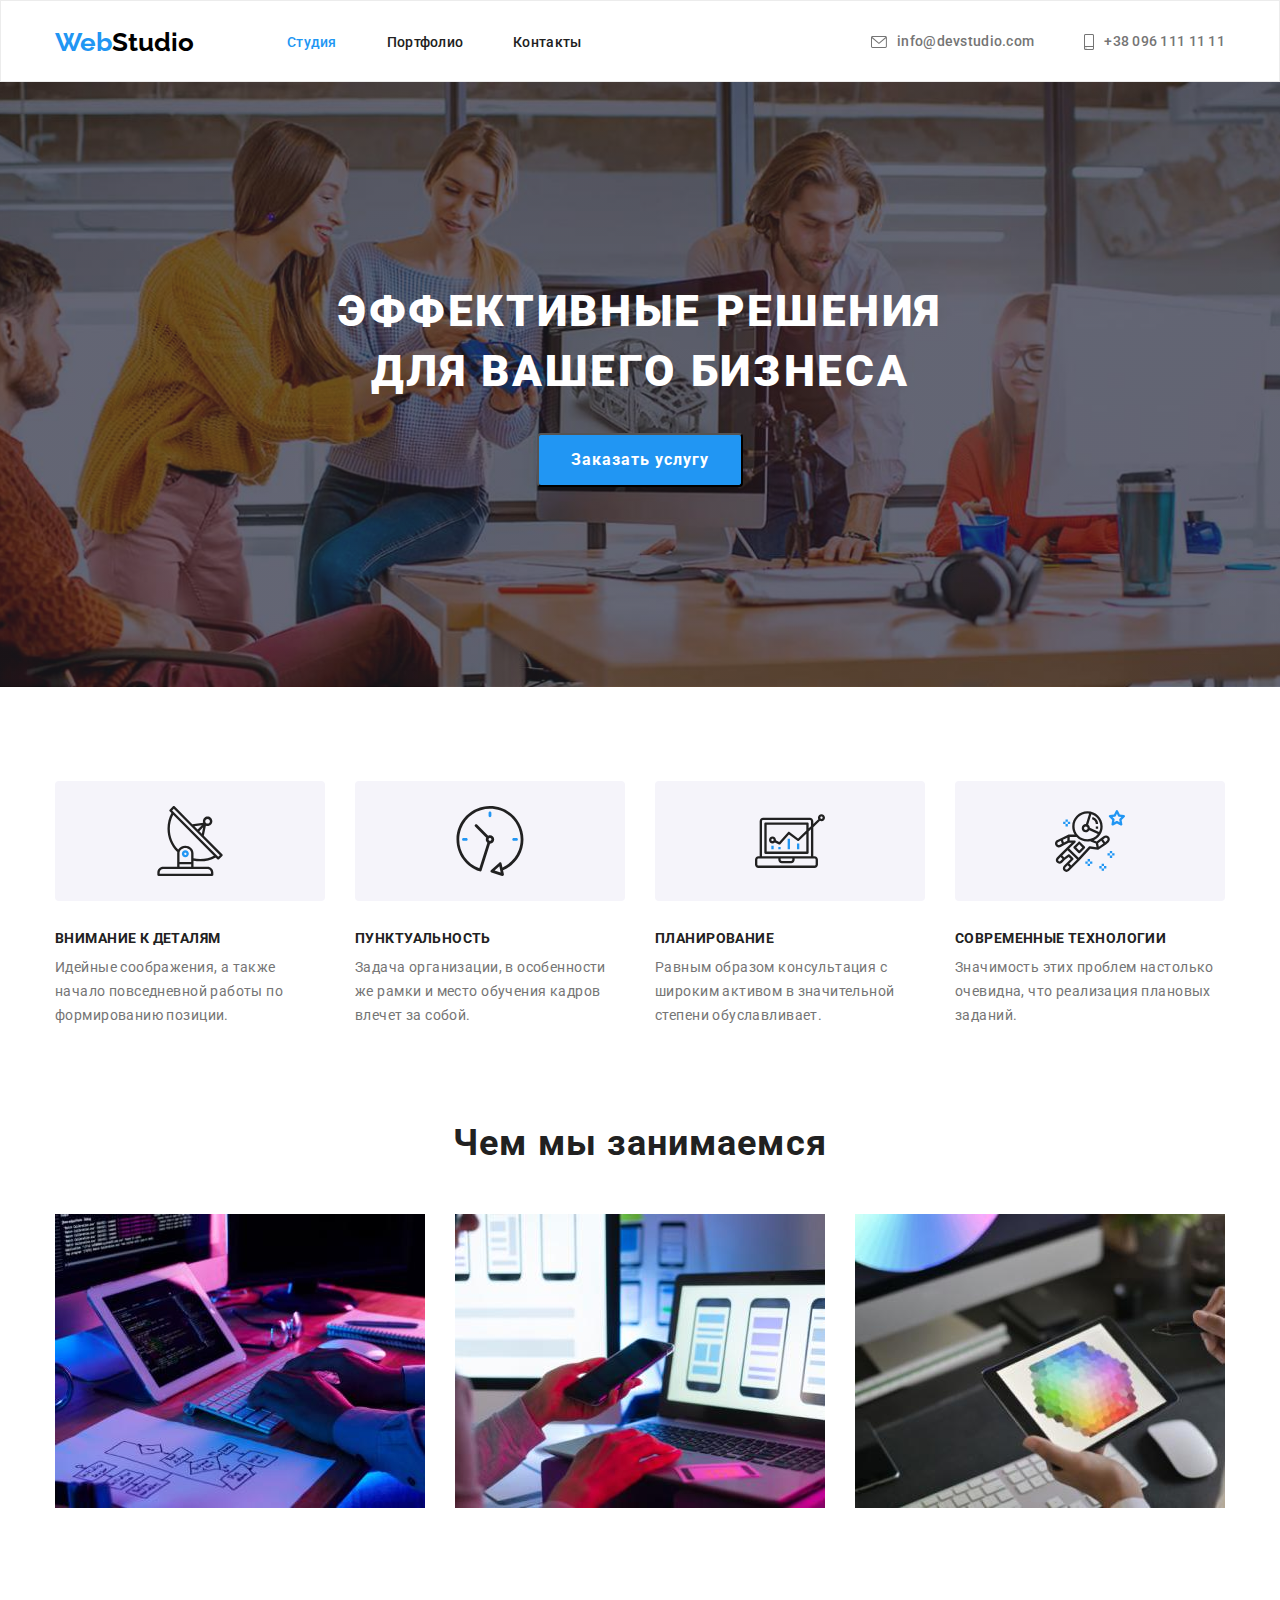
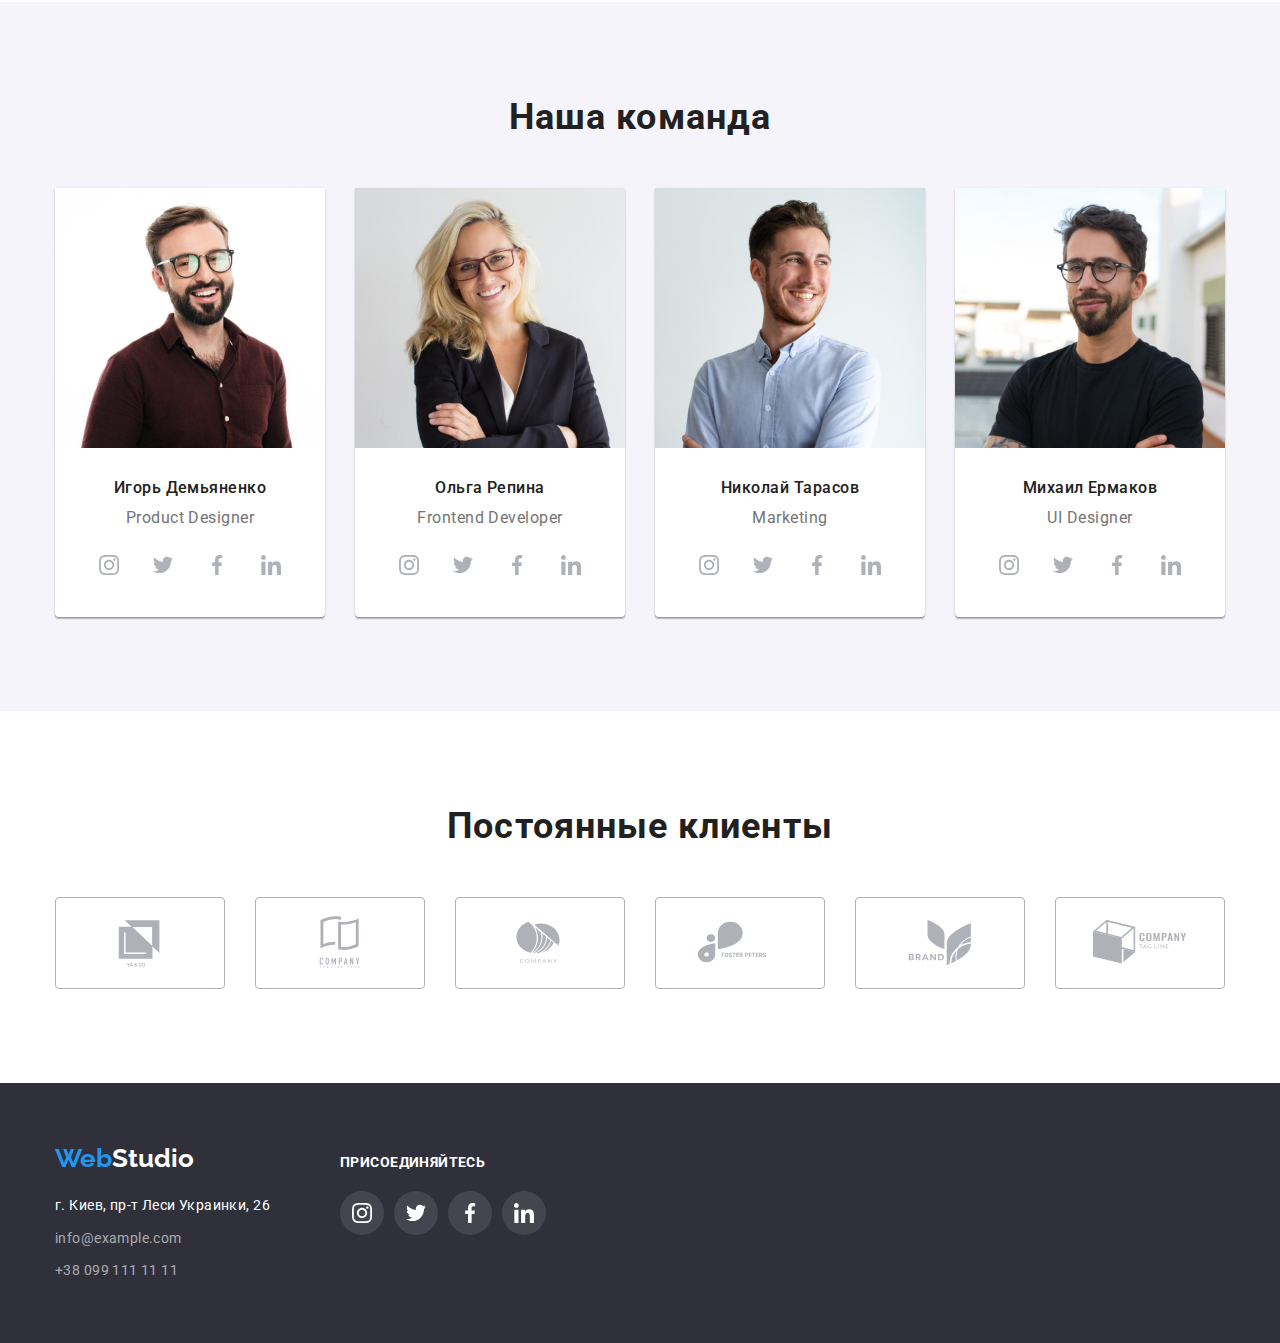
==== index.html @ 7aa93732 "Добавляет структуру из hw-04" ====
<!DOCTYPE html>
<html lang="ru">

<head>
    <meta charset="UTF-8" />
    <meta http-equiv="X-UA-Compatible" content="IE=edge" />
    <meta name="viewport" content="width=device-width, initial-scale=1.0" />

    <link rel="preconnect" href="https://fonts.googleapis.com" />
    <link rel="preconnect" href="https://fonts.gstatic.com" crossorigin />
    <link
        href="https://fonts.googleapis.com/css2?family=Raleway:wght@700&family=Roboto:wght@400;500;700;900&display=swap"
        rel="stylesheet" />
    <link rel="stylesheet"
        href="https://cdnjs.cloudflare.com/ajax/libs/modern-normalize/1.1.0/modern-normalize.min.css" />
    <link rel="stylesheet" href="./css/styles.css" />
    <title>Web Studio</title>
</head>

<body>
    <header class="page-header">
        <div class="container header-container">
            <nav class="site-nav">
                <a class="header-logo flex-logo" href="./index.html"><span>Web</span>Studio</a>
                <ul class="nav-list">
                    <li class="nav-item">
                        <a class="nav-link current-link" href="./index.html">Студия</a>
                    </li>

                    <li class="nav-item">
                        <a class="nav-link" href="./portfolio.html">Портфолио</a>
                    </li>

                    <li class="nav-item">
                        <a class="nav-link" href="#">Контакты</a>
                    </li>
                </ul>
            </nav>
            <ul class="contacts-list">
                <li class="contacts-item">
                    <a class="header-link" href="mailto:info@devstudio.com">
                        <svg class="contacts-icon" width="16" height="12">
                            <use href="./images/sprite.svg#icon-contact-envelope"></use>
                        </svg>
                        info@devstudio.com
                    </a>
                </li>

                <li class="contacts-item tel">
                    <a class="header-link" href="tel:+380961111111">
                        <svg class="contacts-icon" width="10" height="16">
                            <use href="./images/sprite.svg#icon-contact-smartphone"></use>
                        </svg>
                        +38 096 111 11 11
                    </a>
                </li>
            </ul>
        </div>
    </header>

    <main>
        <section class="hero">
            <div class="container">
                <h1 class="hero-title">Эффективные решения для вашего бизнеса</h1>
                <button type="button" class="hero-btn">Заказать услугу</button>
            </div>
        </section>

        <section class="section">
            <div class="container">
                <h2 class="section-title visually-hidden">Наши преимущества</h2>
                <ul class="features-list">
                    <li class="features-item">
                        <div class="feature-block">
                            <svg width="70" height="70">
                                <use href="./images/sprite.svg#icon-feature-antenna">
                                </use>
                            </svg>
                        </div>
                        <h3 class="feature-title">Внимание к деталям</h3>
                        <p class="feature-text">
                            Идейные соображения, а также начало повседневной работы по
                            формированию позиции.
                        </p>
                    </li>

                    <li class="features-item">
                        <div class="feature-block">
                            <svg width="70" height="70">
                                <use href="./images/sprite.svg#icon-feature-clock">
                                </use>
                            </svg>
                        </div>
                        <h3 class="feature-title">Пунктуальность</h3>
                        <p class="feature-text">
                            Задача организации, в особенности же рамки и место обучения
                            кадров влечет за собой.
                        </p>
                    </li>

                    <li class="features-item">
                        <div class="feature-block">
                            <svg width="70" height="70">
                                <use href="./images/sprite.svg#icon-feature-diagram">
                                </use>
                            </svg>
                        </div>
                        <h3 class="feature-title">Планирование</h3>
                        <p class="feature-text">
                            Равным образом консультация с широким активом в значительной
                            степени обуславливает.
                        </p>
                    </li>

                    <li class="features-item">
                        <div class="feature-block">
                            <svg width="70" height="70">
                                <use href="./images/sprite.svg#icon-feature-astronaut">
                                </use>
                            </svg>
                        </div>
                        <h3 class="feature-title">Современные технологии</h3>
                        <p class="feature-text">
                            Значимость этих проблем настолько очевидна, что реализация
                            плановых заданий.
                        </p>
                    </li>
                </ul>
            </div>
        </section>

        <section class="section job">
            <div class="container job-container">
                <h2 class="section-title">Чем мы занимаемся</h2>
                <ul class="job-list">
                    <li class="job-item">
                        <img src="./images/box-1.jpg" alt="Компьютер" width="370" height="294" />
                    </li>

                    <li class="job-item">
                        <img src="./images/box-2.jpg" alt="Телефон" width="370" height="294" />
                    </li>

                    <li class="job-item">
                        <img src="./images/box-3.jpg" alt="Планшет" width="370" height="294" />
                    </li>
                </ul>
            </div>
        </section>

        <section class="section team">
            <div class="container">
                <h2 class="section-title">Наша команда</h2>
                <ul class="team-list">
                    <li class="team-item">
                        <img src="./images/img-1.jpg" alt="Член команды, мужчина в очках и бордовой футболке"
                            width="270" height="260" />
                        <div class="team-card">
                            <h3 class="team-title">Игорь Демьяненко</h3>
                            <p class="team-text">Product Designer</p>
                            <ul class="team-social-list">
                                <li class="team-social-item">
                                    <a class="team-social-link" href="https://www.instagram.com" target="_blank"
                                        rel="noopener noreferrer">
                                        <svg class="team-social-icon" width="20" height="20">
                                            <use href="./images/sprite.svg#icon-instagram"></use>
                                        </svg>
                                    </a>
                                </li>

                                <li class="team-social-item">
                                    <a class="team-social-link" href="https://twitter.com" target="_blank"
                                        rel="noopener noreferrer">
                                        <svg class="team-social-icon" width="20" height="20">
                                            <use href="./images/sprite.svg#icon-twitter"></use>
                                        </svg>
                                    </a>
                                </li>

                                <li class="team-social-item">
                                    <a class="team-social-link" href="https://facebook.com" target="_blank"
                                        rel="noopener noreferrer">
                                        <svg class="team-social-icon" width="20" height="20">
                                            <use href="./images/sprite.svg#icon-facebook"></use>
                                        </svg>
                                    </a>
                                </li>

                                <li class="team-social-item">
                                    <a class="team-social-link" href="https://linkedin.com" target="_blank"
                                        rel="noopener noreferrer">
                                        <svg class="team-social-icon" width="20" height="20">
                                            <use href="./images/sprite.svg#icon-linkedin"></use>
                                        </svg>
                                    </a>
                                </li>
                            </ul>
                        </div>
                    </li>

                    <li class="team-item">
                        <img src="./images/img-2.jpg" alt="Член команды, девушка в очках и деловом костюме" width="270"
                            height="260" />
                        <div class="team-card">
                            <h3 class="team-title">Ольга Репина</h3>
                            <p class="team-text">Frontend Developer</p>
                            <ul class="team-social-list">
                                <li class="team-social-item">
                                    <a class="team-social-link" href="https://www.instagram.com" target="_blank"
                                        rel="noopener noreferrer">
                                        <svg class="team-social-icon" width="20" height="20">
                                            <use href="./images/sprite.svg#icon-instagram"></use>
                                        </svg>
                                    </a>
                                </li>

                                <li class="team-social-item">
                                    <a class="team-social-link" href="https://twitter.com" target="_blank"
                                        rel="noopener noreferrer">
                                        <svg class="team-social-icon" width="20" height="20">
                                            <use href="./images/sprite.svg#icon-twitter"></use>
                                        </svg>
                                    </a>
                                </li>

                                <li class="team-social-item">
                                    <a class="team-social-link" href="https://facebook.com" target="_blank"
                                        rel="noopener noreferrer">
                                        <svg class="team-social-icon" width="20" height="20">
                                            <use href="./images/sprite.svg#icon-facebook"></use>
                                        </svg>
                                    </a>
                                </li>

                                <li class="team-social-item">
                                    <a class="team-social-link" href="https://linkedin.com" target="_blank"
                                        rel="noopener noreferrer">
                                        <svg class="team-social-icon" width="20" height="20">
                                            <use href="./images/sprite.svg#icon-linkedin"></use>
                                        </svg>
                                    </a>
                                </li>
                            </ul>
                        </div>
                    </li>

                    <li class="team-item">
                        <img src="./images/img-3.jpg" alt="Член команды, мужчина в голубой футболке" width="270"
                            height="260" />
                        <div class="team-card">
                            <h3 class="team-title">Николай Тарасов</h3>
                            <p class="team-text">Marketing</p>
                            <ul class="team-social-list">
                                <li class="team-social-item">
                                    <a class="team-social-link" href="https://www.instagram.com" target="_blank"
                                        rel="noopener noreferrer">
                                        <svg class="team-social-icon" width="20" height="20">
                                            <use href="./images/sprite.svg#icon-instagram"></use>
                                        </svg>
                                    </a>
                                </li>

                                <li class="team-social-item">
                                    <a class="team-social-link" href="https://twitter.com" target="_blank"
                                        rel="noopener noreferrer">
                                        <svg class="team-social-icon" width="20" height="20">
                                            <use href="./images/sprite.svg#icon-twitter"></use>
                                        </svg>
                                    </a>
                                </li>

                                <li class="team-social-item">
                                    <a class="team-social-link" href="https://facebook.com" target="_blank"
                                        rel="noopener noreferrer">
                                        <svg class="team-social-icon" width="20" height="20">
                                            <use href="./images/sprite.svg#icon-facebook"></use>
                                        </svg>
                                    </a>
                                </li>

                                <li class="team-social-item">
                                    <a class="team-social-link" href="https://linkedin.com" target="_blank"
                                        rel="noopener noreferrer">
                                        <svg class="team-social-icon" width="20" height="20">
                                            <use href="./images/sprite.svg#icon-linkedin"></use>
                                        </svg>
                                    </a>
                                </li>
                            </ul>
                        </div>
                    </li>

                    <li class="team-item">
                        <img src="./images/img-4.jpg" alt="Член команды, мужчина в очках и черной футболке" width="270"
                            height="260" />
                        <div class="team-card">
                            <h3 class="team-title">Михаил Ермаков</h3>
                            <p class="team-text">UI Designer</p>
                            <ul class="team-social-list">
                                <li class="team-social-item">
                                    <a class="team-social-link" href="https://www.instagram.com" target="_blank"
                                        rel="noopener noreferrer">
                                        <svg class="team-social-icon" width="20" height="20">
                                            <use href="./images/sprite.svg#icon-instagram"></use>
                                        </svg>
                                    </a>
                                </li>

                                <li class="team-social-item">
                                    <a class="team-social-link" href="https://twitter.com" target="_blank"
                                        rel="noopener noreferrer">
                                        <svg class="team-social-icon" width="20" height="20">
                                            <use href="./images/sprite.svg#icon-twitter"></use>
                                        </svg>
                                    </a>
                                </li>

                                <li class="team-social-item">
                                    <a class="team-social-link" href="https://facebook.com" target="_blank"
                                        rel="noopener noreferrer">
                                        <svg class="team-social-icon" width="20" height="20">
                                            <use href="./images/sprite.svg#icon-facebook"></use>
                                        </svg>
                                    </a>
                                </li>

                                <li class="team-social-item">
                                    <a class="team-social-link" href="https://linkedin.com" target="_blank"
                                        rel="noopener noreferrer">
                                        <svg class="team-social-icon" width="20" height="20">
                                            <use href="./images/sprite.svg#icon-linkedin"></use>
                                        </svg>
                                    </a>
                                </li>
                            </ul>
                        </div>
                    </li>
                </ul>
            </div>
        </section>

        <section class="section">
            <div class="container">
                <h2 class="section-title">Постоянные клиенты</h2>
                <ul class="clients-list">
                    <li class="clients-item">
                        <a class="clients-link" href="#">
                            <svg class="clients-icon" width="106" height="60">
                                <use href="./images/sprite.svg#icon-client-1"></use>
                            </svg>
                        </a>
                    </li>

                    <li class="clients-item">
                        <a class="clients-link" href="#">
                            <svg class="clients-icon" width="106" height="60">
                                <use href="./images/sprite.svg#icon-client-2"></use>
                            </svg>
                        </a>
                    </li>

                    <li class="clients-item">
                        <a class="clients-link" href="#">
                            <svg class="clients-icon" width="106" height="60">
                                <use href="./images/sprite.svg#icon-client-3"></use>
                            </svg>
                        </a>
                    </li>

                    <li class="clients-item">
                        <a class="clients-link" href="#">
                            <svg class="clients-icon" width="106" height="60">
                                <use href="./images/sprite.svg#icon-client-4"></use>
                            </svg>
                        </a>
                    </li>

                    <li class="clients-item">
                        <a class="clients-link" href="#">
                            <svg class="clients-icon" width="106" height="60">
                                <use href="./images/sprite.svg#icon-client-5"></use>
                            </svg>
                        </a>
                    </li>

                    <li class="clients-item">
                        <a class="clients-link" href="#">
                            <svg class="clients-icon" width="106" height="60">
                                <use href="./images/sprite.svg#icon-client-6"></use>
                            </svg>
                        </a>
                    </li>
                </ul>
            </div>
        </section>
    </main>

    <footer class="footer">
        <div class="container footer-container">
            <div>
                <a href="./index.html" class="footer-logo"><span>Web</span>Studio</a>
                <address class="footer-address">
                    <ul class="footer-list">
                        <li class="footer-item">
                            <a class="footer-address-link" href="https://goo.gl/maps/c1EK1qKSaTVivwzG6">г. Киев, пр-т
                                Леси
                                Украинки, 26</a>
                        </li>

                        <li class="footer-item">
                            <a class="footer-link" href="mailto:info@example.com ">info@example.com
                            </a>
                        </li>

                        <li class="footer-item">
                            <a class="footer-link" href="tel:+380991111111">+38 099 111 11 11</a>
                        </li>
                    </ul>
                </address>
            </div>

            <div class="footer-social">
                <p class="footer-social-text">присоединяйтесь</p>
                <ul class="footer-social-list">
                    <li class="footer-social-item">
                        <a class="footer-social-link" href="https://www.instagram.com" target="_blank"
                            rel="noopener noreferrer">
                            <svg class="footer-social-icon" width="20" height="20">
                                <use href="./images/sprite.svg#icon-instagram"></use>
                            </svg>
                        </a>
                    </li>

                    <li class="footer-social-item">
                        <a class="footer-social-link" href="https://twitter.com" target="_blank"
                            rel="noopener noreferrer">
                            <svg class="footer-social-icon" width="20" height="20">
                                <use href="./images/sprite.svg#icon-twitter"></use>
                            </svg>
                        </a>
                    </li>

                    <li class="footer-social-item">
                        <a class="footer-social-link" href="https://facebook.com" target="_blank"
                            rel="noopener noreferrer">
                            <svg class="footer-social-icon" width="20" height="20">
                                <use href="./images/sprite.svg#icon-facebook"></use>
                            </svg>
                        </a>
                    </li>

                    <li class="footer-social-item">
                        <a class="footer-social-link" href="https://linkedin.com" target="_blank"
                            rel="noopener noreferrer">
                            <svg class="footer-social-icon" width="20" height="20">
                                <use href="./images/sprite.svg#icon-linkedin"></use>
                            </svg>
                        </a>
                    </li>
                </ul>
            </div>
        </div>
    </footer>
</body>

</html>
---- css/styles.css ----
/* --------------Общие стили--------------- */
:root {
    --title-color: #212121;
    --accent-color: #2196F3;
    --text-color: #757575;
    --nav-links-color: #212121;
    --hero-title-color: #ffffff;
    --hero-button-color: #2196F3;
    --hover-focus-button-color: #ffffff;
    --title-color: #212121;
    --bg-color: #2F303A;
    --header-logo-color: #000000;
    --footer-logo-color: #ffffff;
    --button-text-color: #212121;
    --filter-button-text-color: #212121;
    --filter-button-bg-color: #F5F4FA;
    --bg-secondary-section-color: #F5F4FA;
    --bg-team-card: #ffffff;
    --portfolio-border-color: #EEEEEE;
    --section-padding: 94px;
    --section-title-font-weight: 700;
}

h1,
h2,
h3,
p {
    margin: 0;
    padding: 0;
}

ul {
    margin: 0;
    padding: 0;
    list-style: none;
}

a {
    text-decoration: none;
}

body {
    font-family: 'Roboto', sans-serif;
    color: var(--text-color);
}

.section {
    padding-top: var(--section-padding);
    padding-bottom: var(--section-padding);
}

.visually-hidden {
    position: absolute;
    white-space: nowrap;
    width: 1px;
    height: 1px;
    overflow: hidden;
    border: 0;
    padding: 0;
    clip: rect(0 0 0 0);
    clip-path: inset(50%);
    margin: -1px;
}

.container {
    margin: 0 auto;
    padding-left: 15px;
    padding-right: 15px;
    width: 1200px;
}

img {
    display: block;
    width: 100%;
    height: auto;
}

/* -------------------Header--------------------- */

.page-header {
    padding-top: 26px;
    padding-bottom: 23px;
    border: 1px solid #ECECEC;
}

.header-container {
    display: flex;
}

.site-nav {
    display: flex;
    align-items: center;
}

.nav-list {
    display: flex;
    margin-right: auto;
}

.nav-item:not(:last-child) {
    margin-right: 50px;
}

.contacts-list {
    display: flex;
    margin-left: auto;
    align-items: center;
}

.contacts-item:not(:first-child) {
    margin-left: 50px;
}



/* .contacts-item::before {
    content: '';
} */

.contacts-icon {
    margin-right: 10px;
    fill: currentColor;
}


.header-logo,
.footer-logo {
    font-family: Raleway;
    font-weight: 700;
    font-size: 26px;
    line-height: 1.19;
    text-decoration: none;
}

.flex-logo {
    margin-right: 93px;
}

.header-logo {
    color: var(--header-logo-color);
}

.header-logo span {
    color: var(--accent-color);
}

.header-link:hover,
.header-link:focus,
.nav-link:hover,
.nav-link:focus,
.footer-link:hover,
.footer-link:focus {
    color: var(--accent-color);
}

.nav-link,
.header-link {
    font-weight: 500;
    font-size: 14px;
    line-height: 1.14;
    letter-spacing: 0.02em;
}

.nav-link {
    color: var(--nav-links-color);
}

.current-link {
    color: var(--accent-color);
}

.header-link {
    color: var(--text-color);
    display: flex;
    align-items: center;
}

/* -----------------hero----------------- */

.hero {
    padding-top: 200px;
    padding-bottom: 200px;
    background-color: var(--bg-color);
    text-align: center;
    background-image: linear-gradient(rgba(47, 48, 58, 0.4), rgba(47, 48, 58, 0.4)), url(../images/hero-bg.jpg);
    max-width: 1600px;
    background-size: cover;
    background-repeat: no-repeat;
    background-position: center;
    margin: 0 auto;
}

.hero-title {
    margin-right: auto;
    margin-left: auto;
    margin-bottom: 31px;
    width: 696px;
    font-weight: 900;
    font-size: 44px;
    line-height: 1.36;
    text-align: center;
    letter-spacing: 0.06em;
    text-transform: uppercase;
    color: var(--hero-title-color);
}

.hero-btn {
    min-width: 200px;
    padding: 10px 32px;
    font-family: inherit;
    font-weight: 700;
    font-size: 16px;
    line-height: 1.87;
    letter-spacing: 0.06em;
    color: #ffffff;
    background-color: var(--hero-button-color);
    box-shadow: 0px 4px 4px rgba(0, 0, 0, 0.15);
    border-radius: 4px;
    cursor: pointer;
}

.hero-btn:hover,
.hero-btn:focus {
    background-color: #188CE8;
}

/* -----------------Наши преимущества----------------- */

.section-title {
    margin-bottom: 50px;
    font-weight: 700;
    font-size: 36px;
    line-height: 1.17;
    text-align: center;
    letter-spacing: 0.03em;
    color: var(--title-color);
}

.features-list {
    display: flex;
}

.features-item:not(:last-child) {
    margin-right: 30px;
}

/* .footer-item::before {
    background-color: #F5F4FA;
    background-image: url('../images/sprite');
} */

.feature-block {
    width: 270px;
    height: 120px;
    background-color: #F5F4FA;
    display: flex;
    justify-content: center;
    align-items: center;
    margin-bottom: 30px;
    border-radius: 4px;
}

.feature-title {
    margin-bottom: 10px;
    font-weight: 700;
    font-size: 14px;
    line-height: 1.14;
    letter-spacing: 0.03em;
    text-transform: uppercase;
    color: var(--title-color);
}

.feature-text {
    font-size: 14px;
    line-height: 1.71;
    letter-spacing: 0.03em;
}

/* -----------------Чем мы занимаемся----------------- */

.section.job {
    padding-top: 0;
}

.job-list {
    display: flex;
}

.job-item:not(:last-child) {
    margin-right: 30px;
}

/* ---------------------Наша команда----------------------- */

.team {
    background-color: var(--bg-secondary-section-color);
}

.team-list {
    display: flex;
}

.team-item:not(:last-child) {
    margin-right: 30px;
}

.team-item {
    background-color: var(--bg-team-card);
    border-radius: 0px 0px 4px 4px;
    box-shadow: 0px 1px 3px rgba(0, 0, 0, 0.12),
        0px 1px 1px rgba(0, 0, 0, 0.14),
        0px 2px 1px rgba(0, 0, 0, 0.2);
}

.team-card {
    padding-top: 30px;
    padding-bottom: 30px;
}

.team-title,
.team-text {
    font-size: 16px;
    line-height: 1.19;
    text-align: center;
    letter-spacing: 0.03em;
    color: var(--text-color);
}

.team-title {
    font-weight: 500;
    color: var(--title-color);
}

.team-text {
    margin-top: 10px;
}

.team-social-list {
    display: flex;
    justify-content: center;
    margin-top: 16px;
}

.team-social-item {
    width: 44px;
    height: 44px;
}

.team-social-item:not(:last-child) {
    margin-right: 10px;
}

.team-social-link {
    /* padding: 12px; */
    display: flex;
    width: 100%;
    height: 100%;
    justify-content: center;
    align-items: center;
    border-radius: 50%;
}

.team-social-icon {
    fill: #AFB1B8;
}

.team-social-link:hover,
.team-social-link:focus {
    background-color: #2196F3;
    width: 44px;
    height: 44px;
    border-radius: 50%;
}

.team-social-link:hover .team-social-icon,
.team-social-link:focus .team-social-icon {
    fill: #ffffff;
}

/* ------------Наши клиенты------------ */

.clients-list {
    display: flex;
}

.clients-icon {
    fill: #afb1b8;
}

.clients-item {
    width: 170px;
    height: 92px;
}

.clients-item:not(:last-child) {
    margin-right: 30px;
}

.clients-link {
    display: flex;
    width: 100%;
    height: 100%;
    border: 1px solid #afb1b8;
    border-radius: 4px;
    justify-content: center;
    align-items: center;
}

.clients-link:hover .clients-icon,
.clients-link:focus .clients-icon {
    fill: #2196F3;
}

.clients-link:hover {
    border: 1px solid #2196F3;
    /* border-color: #2196F3; */
}

/* --------------------Footer----------------------- */

.footer {
    padding: 60px 0;
    background-color: var(--bg-color);
}

.footer-logo {
    display: block;
    margin-bottom: 20px;
    color: var(--footer-logo-color);
}

.footer-logo span {
    color: var(--accent-color);
}

.footer-address {
    font-style: inherit;
    font-weight: 400;
    font-size: 14px;
    line-height: 1.71;
    letter-spacing: 0.03em;
}

.footer-item:not(:last-child) {
    margin-bottom: 9px;
}

.footer-link {
    color: rgba(255, 255, 255, 0.6);
}

.footer-address .footer-address-link {
    color: #ffffff;
}

.footer-social-text {
    font-weight: 700;
    font-size: 14px;
    line-height: 1.14;
    letter-spacing: 0.03em;
    text-transform: uppercase;
    color: #FFFFFF;
}

.footer-social {
    margin-left: 70px;
}

.footer-social-list {
    margin-top: 20px;
    display: flex;
    justify-content: center;
}

.footer-social-item {
    width: 44px;
    height: 44px;
}

.footer-social-item:not(:last-child) {
    margin-right: 10px;
}

.footer-social-link {
    width: 100%;
    height: 100%;
    background-color: rgba(255, 255, 255, 0.1);
    border-radius: 50%;
    display: flex;
    justify-content: center;
    align-items: center;
}

.footer-social-link:hover,
.footer-social-link:focus {
    background-color: var(--accent-color);
}

.footer-social-icon {
    fill: #ffffff;
}

.footer-container {
    display: flex;
    align-items: baseline;
}

/* -------------------Портфолио------------------- */

.filter-buttons {
    display: flex;
    margin-bottom: 50px;
    justify-content: center;
}

.filter-buttons .potfolio-btn {
    padding: 6px 22px;
    font-family: inherit;
    font-weight: 500;
    font-size: 16px;
    line-height: 1.63;
    text-align: center;
    letter-spacing: 0.03em;
    color: var(--button-text-color);
    background-color: var(--filter-button-bg-color);
    border: none;
    cursor: pointer;
    border-radius: 4px;
}

.filter-button:not(:last-child) {
    margin-right: 8px;
}

/* -------------------Наши работы-------------------- */

.portfolio-list {
    display: flex;
    flex-wrap: wrap;
    margin-left: -30px;
    margin-top: -30px;
}

.portfolio-item {
    margin-left: 30px;
    margin-top: 30px;
    flex-basis: calc(100% / 3 - 30px);
}

.portfolio-link {
    display: flex;
    flex-wrap: wrap;
}

.portfolio-link:hover,
.portfolio-link:focus {
    box-shadow: 0px 1px 1px rgba(0, 0, 0, 0.12),
        0px 4px 4px rgba(0, 0, 0, 0.06),
        1px 4px 6px rgba(0, 0, 0, 0.16);
}

.filter-buttons .potfolio-btn:hover,
.filter-buttons .potfolio-btn:focus,
.filter-buttons .potfolio-btn:active {
    color: var(--hover-focus-button-color);
    background: var(--accent-color);
    box-shadow: 0px 3px 1px rgba(0, 0, 0, 0.1),
        0px 1px 2px rgba(0, 0, 0, 0.08),
        0px 2px 2px rgba(0, 0, 0, 0.12);
}

.portfolio-card {
    width: 100%;
    padding: 20px 24px;
    border-right: 1px solid var(--portfolio-border-color);
    border-bottom: 1px solid var(--portfolio-border-color);
    border-left: 1px solid var(--portfolio-border-color);
}

.portfolio-list .portfolio-title {
    font-weight: 700;
    font-size: 18px;
    line-height: 2;
    letter-spacing: 0.06em;
    color: var(--title-color);
}

.portfolio-list .portfolio-text {
    font-size: 16px;
    line-height: 1.87;
    letter-spacing: 0.03em;
    color: var(--text-color);
}
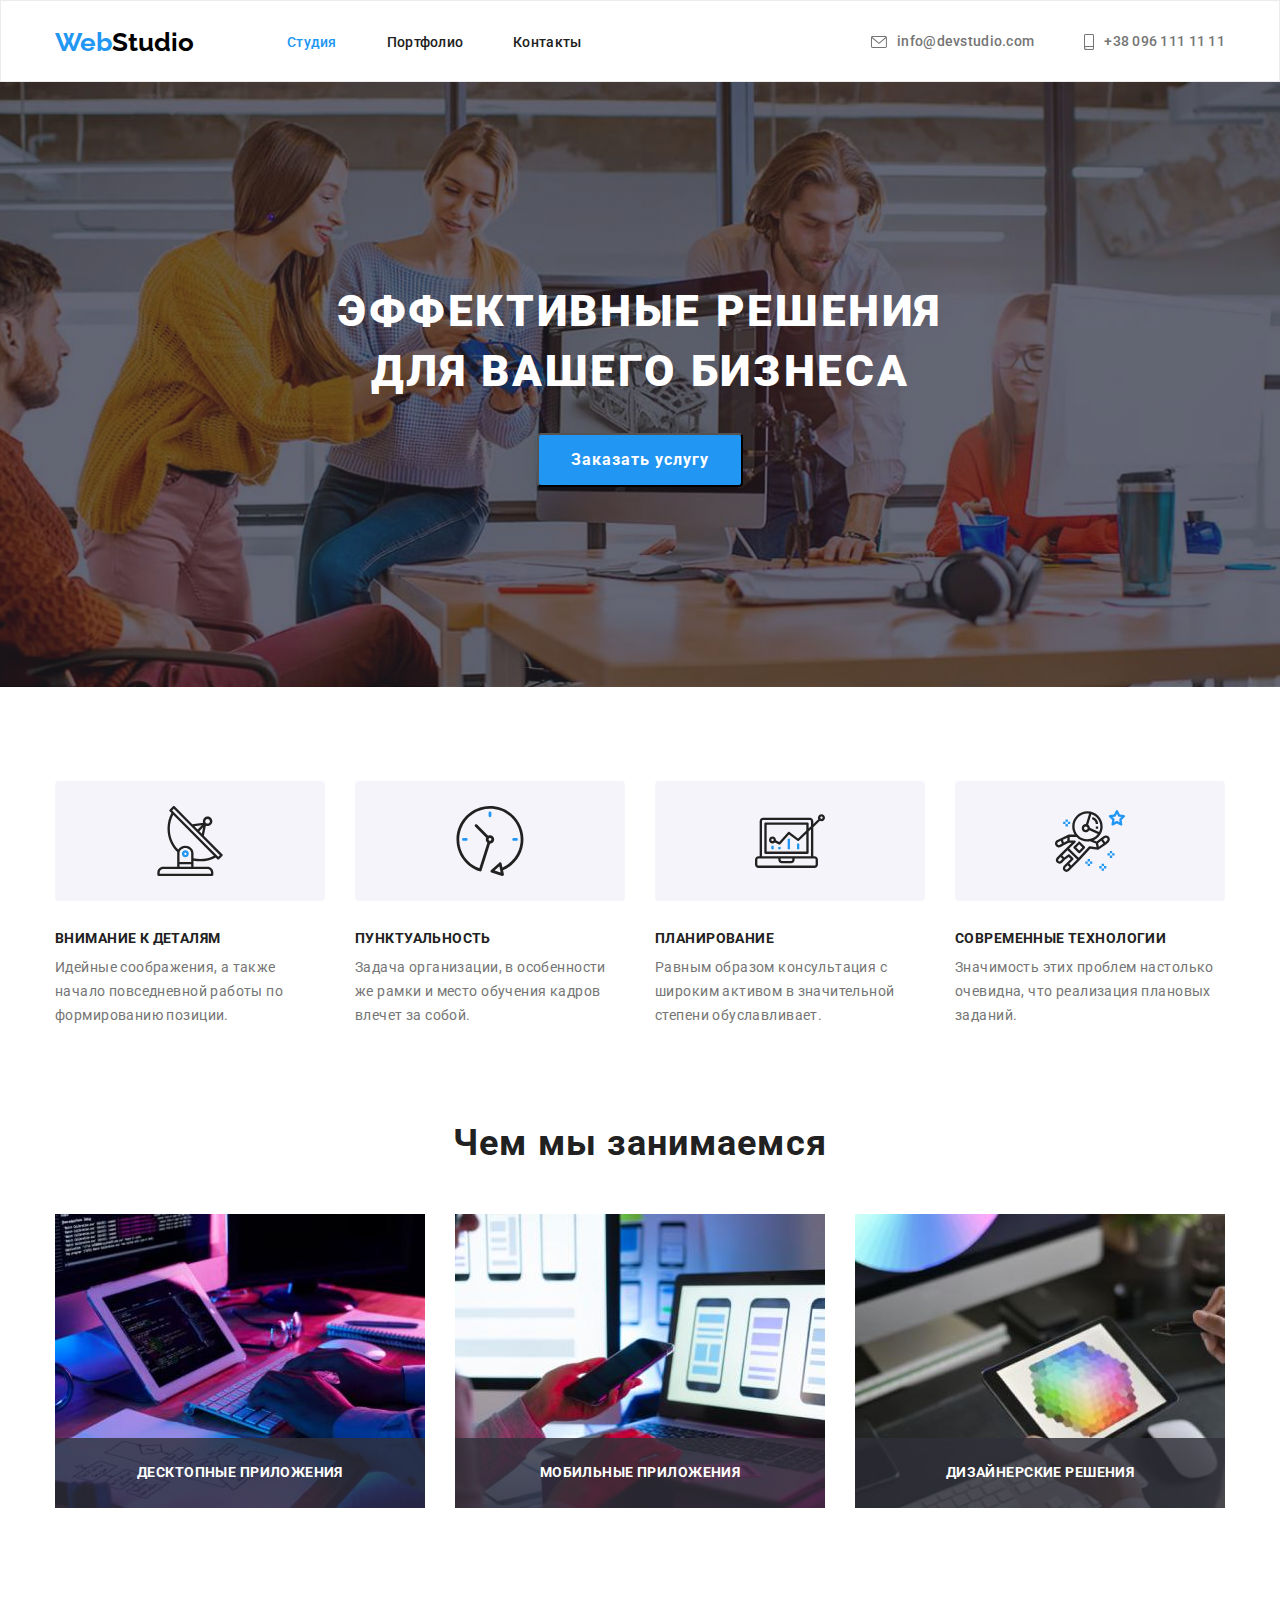
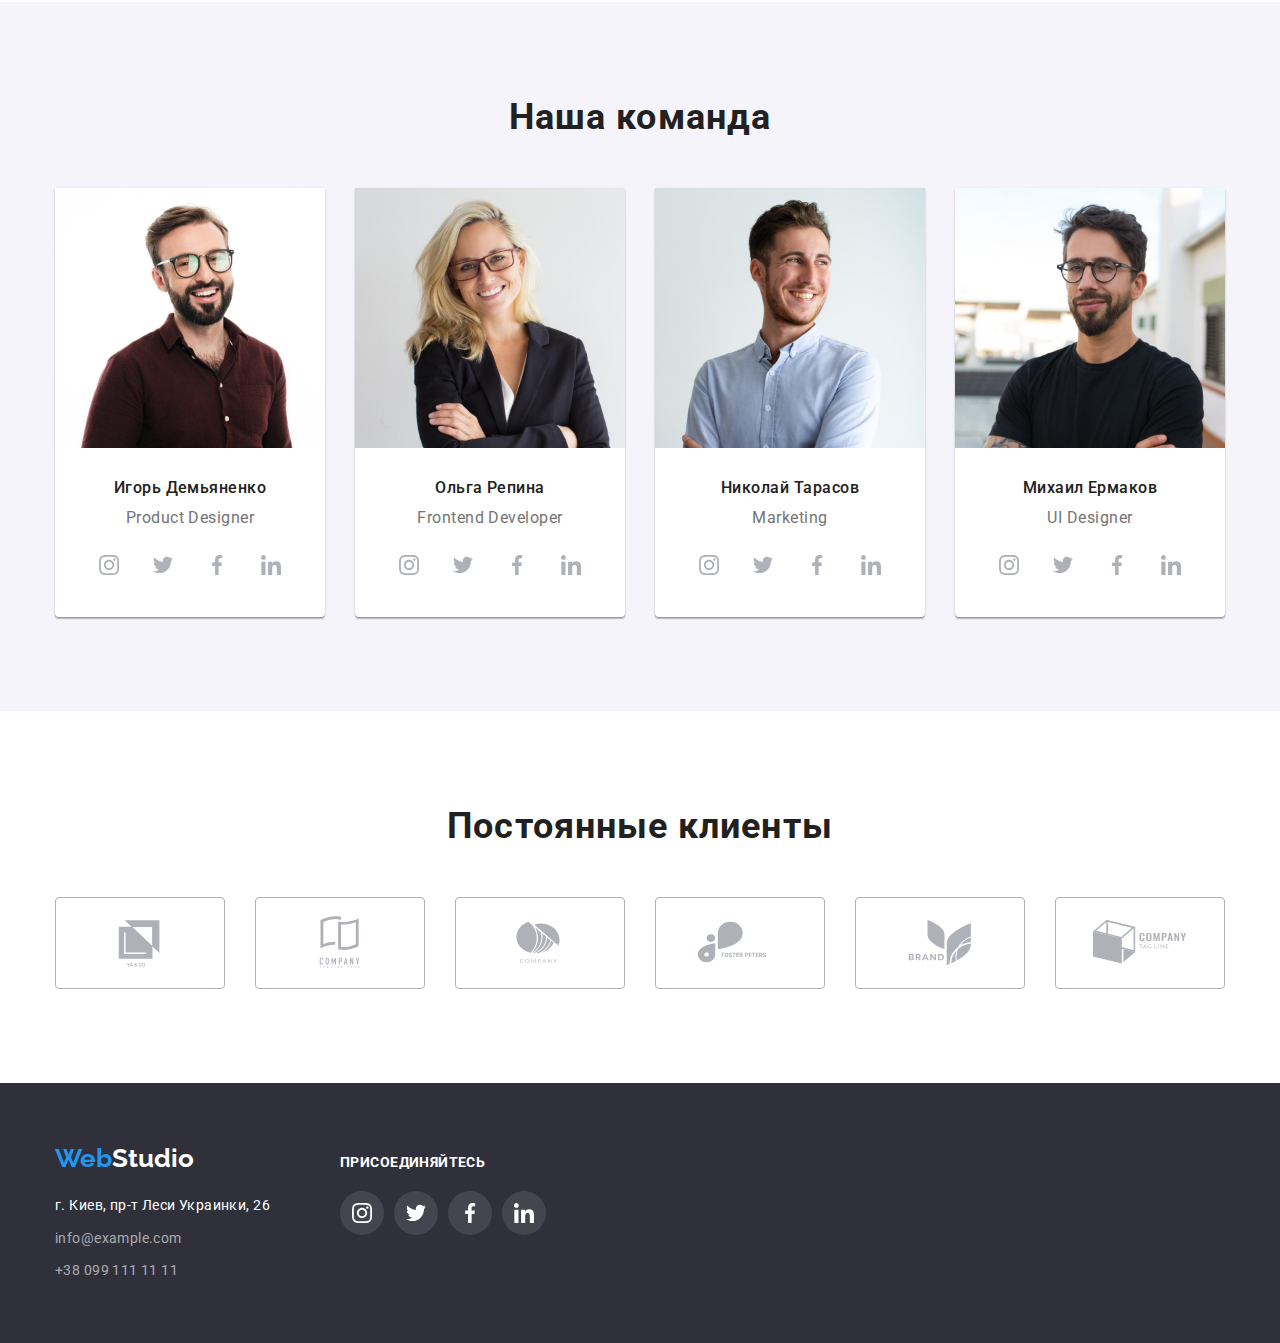
==== commit 0b82ad6a: "Стилизует секцию "Чем мы занимаемся"" ====
--- a/index.html
+++ b/index.html
@@ -134,15 +134,26 @@
                 <h2 class="section-title">Чем мы занимаемся</h2>
                 <ul class="job-list">
                     <li class="job-item">
-                        <img src="./images/box-1.jpg" alt="Компьютер" width="370" height="294" />
+                        <div class="job-thumb">
+                            <img class="job-thumb-image" src="./images/box-1.jpg" alt="Компьютер" width="370"
+                                height="294" />
+                            <p class="job-thumb-text">Десктопные приложения</p>
+                        </div>
+
                     </li>
 
                     <li class="job-item">
-                        <img src="./images/box-2.jpg" alt="Телефон" width="370" height="294" />
+                        <div class="job-thumb">
+                            <img src="./images/box-2.jpg" alt="Телефон" width="370" height="294" />
+                            <p class="job-thumb-text">Мобильные приложения</p>
+                        </div>
                     </li>
 
                     <li class="job-item">
-                        <img src="./images/box-3.jpg" alt="Планшет" width="370" height="294" />
+                        <div class="job-thumb">
+                            <img src="./images/box-3.jpg" alt="Планшет" width="370" height="294" />
+                            <p class="job-thumb-text">Дизайнерские решения</p>
+                        </div>
                     </li>
                 </ul>
             </div>
--- a/css/styles.css
+++ b/css/styles.css
@@ -290,6 +290,28 @@
     margin-right: 30px;
 }
 
+.job-thumb {
+    position: relative;
+}
+
+.job-thumb-text {
+    position: absolute;
+    bottom: 0;
+    width: 100%;
+    height: 70px;
+    font-weight: 700;
+    font-size: 14px;
+    line-height: 1.14;
+    padding: 27px 82px;
+    text-align: center;
+    letter-spacing: 0.03em;
+    text-transform: uppercase;
+
+    color: #FFFFFF;
+
+    background-color: rgba(47, 48, 58, 0.8);
+}
+
 /* ---------------------Наша команда----------------------- */
 
 .team {
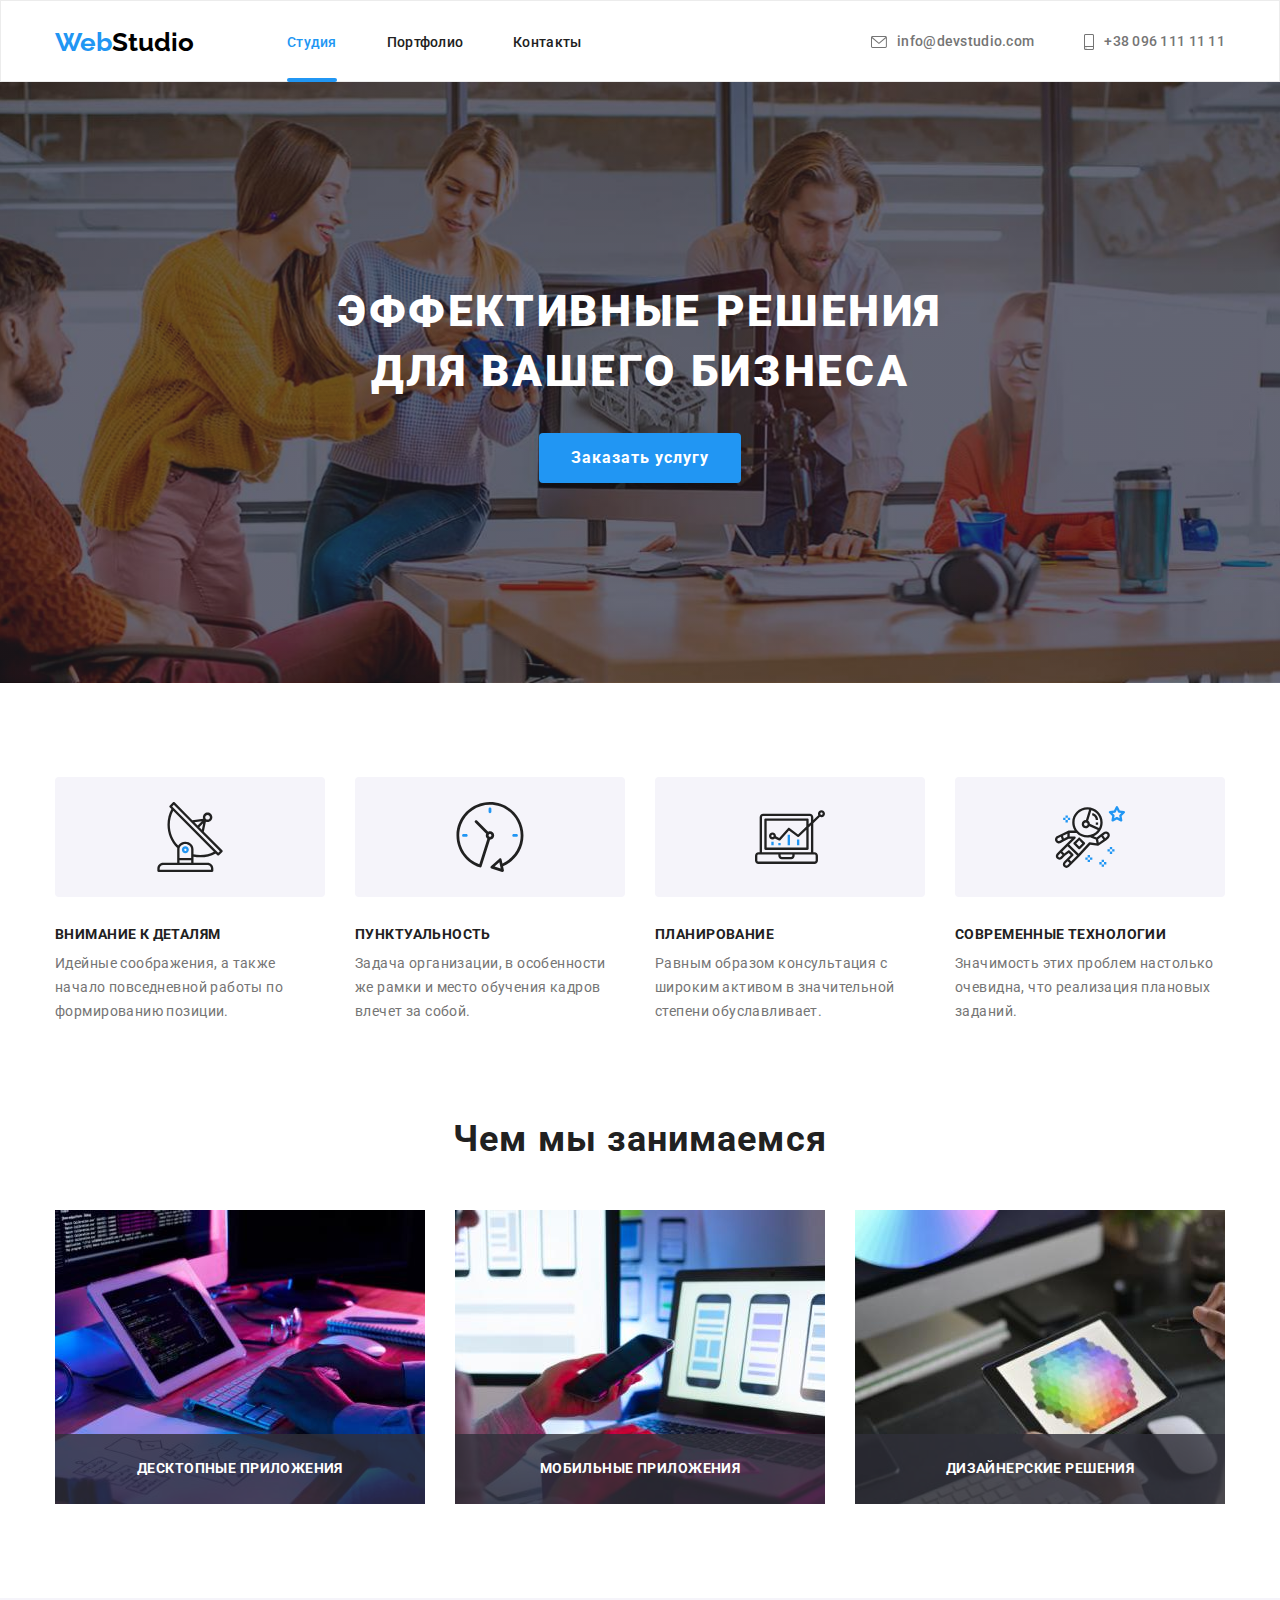
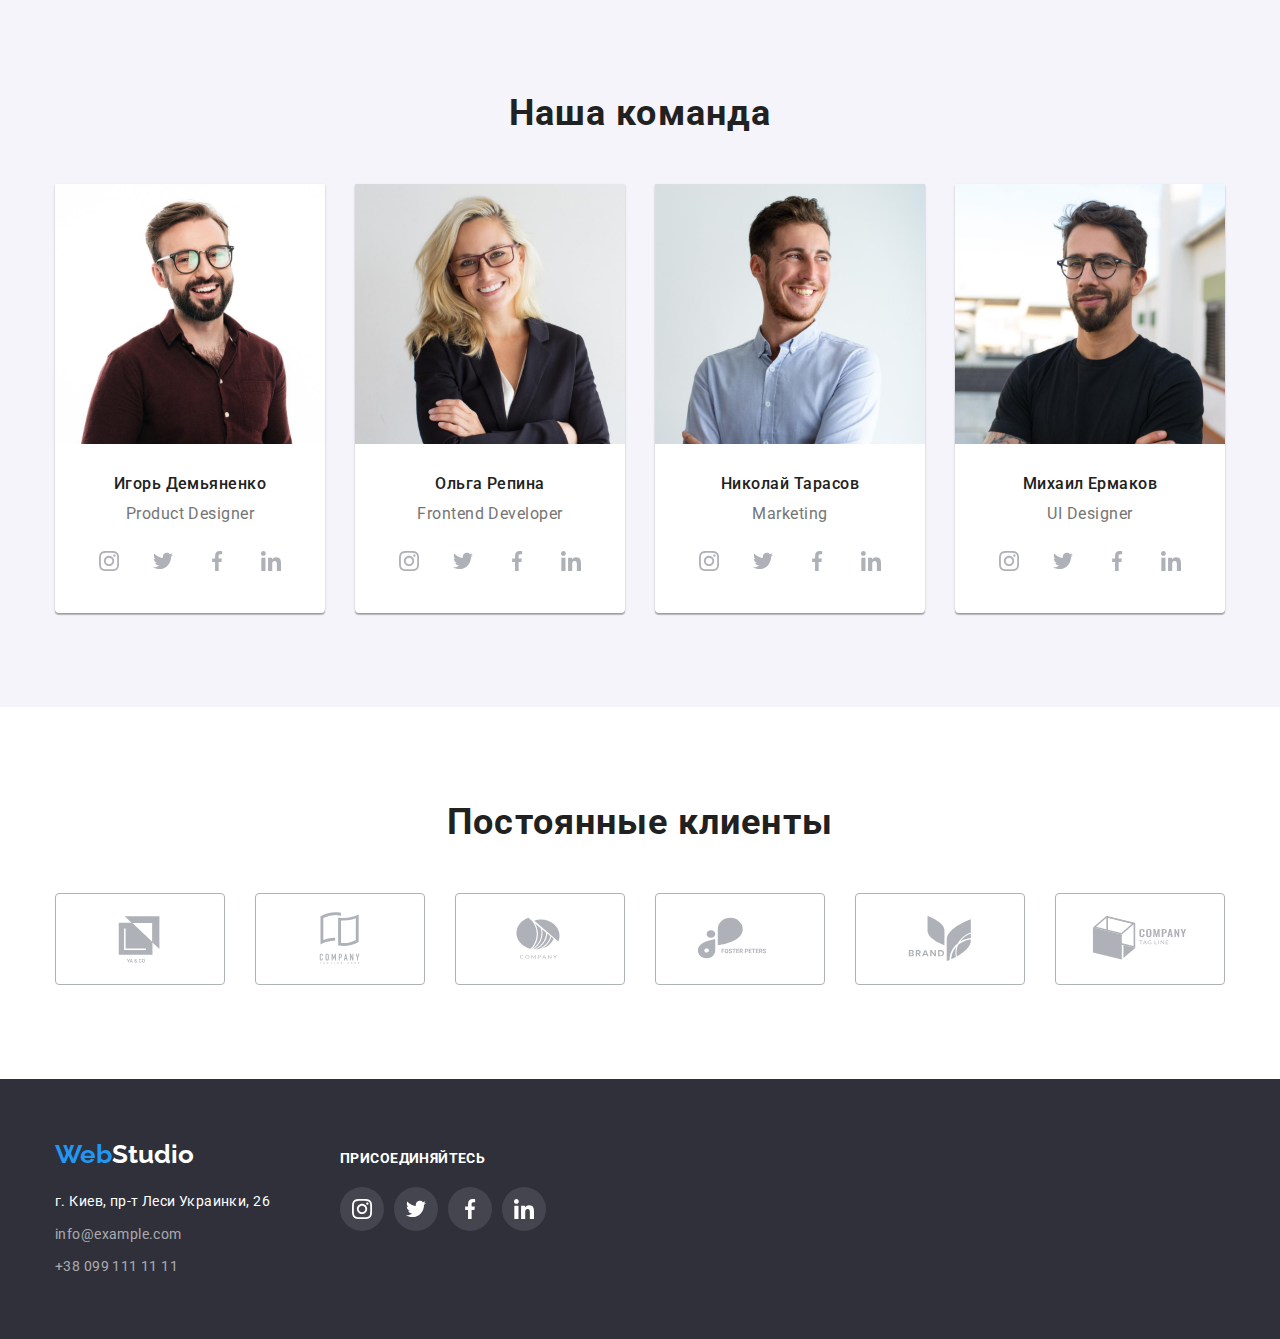
==== commit 95371622: "Добавляет анимации" ====
--- a/index.html
+++ b/index.html
@@ -472,6 +472,11 @@
             </div>
         </div>
     </footer>
+    <div class="blackdrop">
+        <div class="modal">
+
+        </div>
+    </div>
 </body>
 
 </html>--- a/css/styles.css
+++ b/css/styles.css
@@ -111,17 +111,10 @@
     margin-left: 50px;
 }
 
-
-
-/* .contacts-item::before {
-    content: '';
-} */
-
 .contacts-icon {
     margin-right: 10px;
     fill: currentColor;
 }
-
 
 .header-logo,
 .footer-logo {
@@ -159,10 +152,25 @@
     font-size: 14px;
     line-height: 1.14;
     letter-spacing: 0.02em;
+    transition: color 250ms cubic-bezier(0.4, 0, 0.2, 1);
 }
 
 .nav-link {
+    position: relative;
     color: var(--nav-links-color);
+    padding-top: 32px;
+    padding-bottom: 32px;
+}
+
+.current-link::after {
+    content: '';
+    position: absolute;
+    background-color: #2196F3;
+    border-radius: 2px;
+    width: 100%;
+    left: 0;
+    bottom: 0;
+    height: 4px;
 }
 
 .current-link {
@@ -216,7 +224,9 @@
     background-color: var(--hero-button-color);
     box-shadow: 0px 4px 4px rgba(0, 0, 0, 0.15);
     border-radius: 4px;
+    border: none;
     cursor: pointer;
+    transition: background-color 250ms cubic-bezier(0.4, 0, 0.2, 1);
 }
 
 .hero-btn:hover,
@@ -380,10 +390,12 @@
     justify-content: center;
     align-items: center;
     border-radius: 50%;
+    transition: background-color 250ms cubic-bezier(0.4, 0, 0.2, 1);
 }
 
 .team-social-icon {
     fill: #AFB1B8;
+    transition: fill 250ms cubic-bezier(0.4, 0, 0.2, 1);
 }
 
 .team-social-link:hover,
@@ -407,6 +419,7 @@
 
 .clients-icon {
     fill: #afb1b8;
+    transition: fill 250ms cubic-bezier(0.4, 0, 0.2, 1);
 }
 
 .clients-item {
@@ -426,6 +439,7 @@
     border-radius: 4px;
     justify-content: center;
     align-items: center;
+    transition: border-color 250ms cubic-bezier(0.4, 0, 0.2, 1);
 }
 
 .clients-link:hover .clients-icon,
@@ -433,9 +447,9 @@
     fill: #2196F3;
 }
 
-.clients-link:hover {
-    border: 1px solid #2196F3;
-    /* border-color: #2196F3; */
+.clients-link:hover,
+.clients-link:focus {
+    border-color: #2196F3;
 }
 
 /* --------------------Footer----------------------- */
@@ -469,6 +483,7 @@
 
 .footer-link {
     color: rgba(255, 255, 255, 0.6);
+    transition: background-color 250ms cubic-bezier(0.4, 0, 0.2, 1);
 }
 
 .footer-address .footer-address-link {
@@ -511,6 +526,7 @@
     display: flex;
     justify-content: center;
     align-items: center;
+    transition: background-color 250ms cubic-bezier(0.4, 0, 0.2, 1);
 }
 
 .footer-social-link:hover,
@@ -520,6 +536,7 @@
 
 .footer-social-icon {
     fill: #ffffff;
+    transition: fill 250ms cubic-bezier(0.4, 0, 0.2, 1);
 }
 
 .footer-container {
@@ -548,6 +565,9 @@
     border: none;
     cursor: pointer;
     border-radius: 4px;
+    transition: color 250ms cubic-bezier(0.4, 0, 0.2, 1),
+        background-color 250ms cubic-bezier(0.4, 0, 0.2, 1),
+        box-shadow 250ms cubic-bezier(0.4, 0, 0.2, 1);
 }
 
 .filter-button:not(:last-child) {
@@ -572,6 +592,8 @@
 .portfolio-link {
     display: flex;
     flex-wrap: wrap;
+    transition: background-color 250ms cubic-bezier(0.4, 0, 0.2, 1),
+        box-shadow 250ms cubic-bezier(0.4, 0, 0.2, 1);
 }
 
 .portfolio-link:hover,
@@ -612,4 +634,50 @@
     line-height: 1.87;
     letter-spacing: 0.03em;
     color: var(--text-color);
+}
+
+
+.portfolio-thumb {
+    position: relative;
+    overflow: hidden;
+}
+
+.portfolio-overlay {
+    padding: 63px 24px;
+    position: absolute;
+    left: 0;
+    bottom: 0;
+    font-weight: normal;
+    font-size: 18px;
+    line-height: 1.56;
+    letter-spacing: 0.03em;
+    color: #FFFFFF;
+    width: 100%;
+    height: 100%;
+    background-color: rgba(33, 150, 243, 0.9);
+    transform: translateY(100%);
+    transition: transform 250ms cubic-bezier(0.4, 0, 0.2, 1);
+}
+
+.portfolio-thumb:hover .portfolio-overlay {
+    transform: translateY(0);
+}
+
+
+/* ------modal------- */
+.blackdrop {
+    position: fixed;
+    width: 100vw;
+    height: 100vw;
+    background-color: rgba(0, 0, 0, 0.2);
+}
+
+.modal {
+    position: absolute;
+    top: 50%;
+    left: 50%;
+    transition: transform(-50% -50%);
+    width: 528px;
+    height: 580px;
+    background-color: #ffffff;
 }